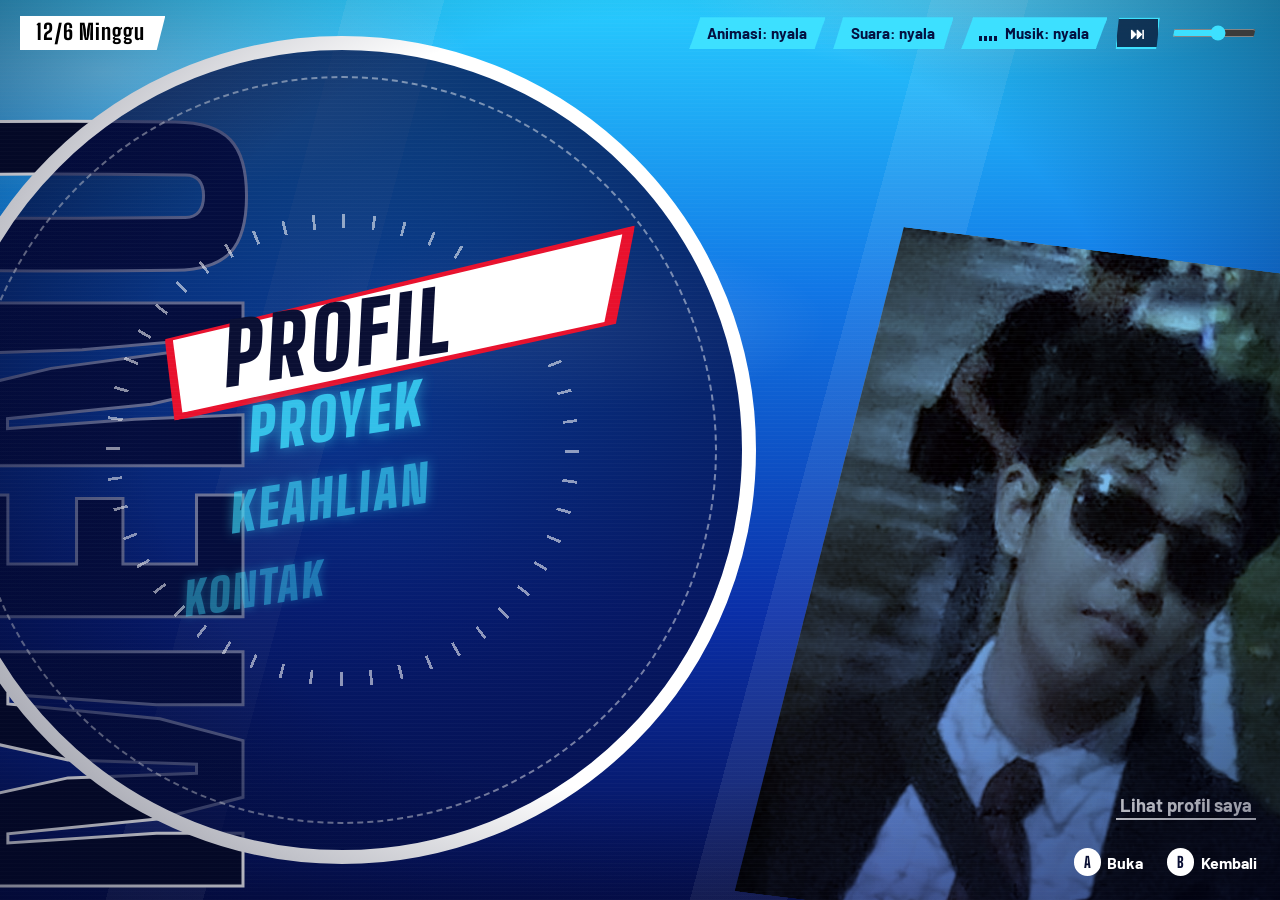
==== index.html @ 6f78276d "First commit" ====
<!DOCTYPE html>
<html lang="id">
<head>
<meta charset="utf-8">
<meta name="viewport" content="width=device-width, initial-scale=1, viewport-fit=cover">
<title>Biodata – Ahmad Ferdian</title>
<link rel="stylesheet" href="https://fonts.googleapis.com/css2?family=Big+Shoulders+Display:wght@800;900&family=Barlow:wght@500;700&display=swap">
<link rel="stylesheet" href="style.css">
</head>
<body>
<div class="water" id="water" aria-hidden="true"></div>
<div id="fx" aria-hidden="true"></div>
<div class="hud"><div class="date"><span id="tgl">10/21</span> <span id="hari">Rabu</span></div><div class="hudr"><button class="snd" id="anm" aria-pressed="true">Animasi: nyala</button><button class="snd" id="snd" aria-pressed="true">Suara: nyala</button><button class="snd mus" id="mus" aria-pressed="true" aria-label="Nyalakan atau matikan musik"><span class="eq" aria-hidden="true"><i></i><i></i><i></i><i></i></span><span id="mt">Musik: nyala</span></button><button class="snd nxt" id="nxt" aria-label="Lagu berikutnya" hidden>&#9197;</button><input class="vol snd" id="vol" type="range" min="0" max="100" value="60" aria-label="Volume musik"></div></div>
<div class="home enter" id="home">
  <div class="ghost" aria-hidden="true">MENU</div>
  <div class="wheel" aria-hidden="true"></div>
  <div class="hero" aria-hidden="true"><img class="on" src="foto/foto1.jpg" alt=""><img src="foto/foto2.jpg" alt=""><img src="foto/foto3.jpg" alt=""><img src="foto/foto4.jpg" alt=""></div>
  <nav id="menu" aria-label="Menu utama">
    <button class="it" data-v="profil">Profil</button>
    <button class="it" data-v="proyek">Proyek</button>
    <button class="it" data-v="keahlian">Keahlian</button>
    <button class="it" data-v="kontak">Kontak</button>
  </nav>
  <p id="desc">Lihat profil saya</p>
</div>
<section class="view" id="view" hidden aria-live="polite">
  <div class="gt" id="gt" aria-hidden="true">PROFIL</div>
  <div class="tabs"><button id="tL" aria-label="Bagian sebelumnya">L</button><span id="tname">Profil</span><button id="tR" aria-label="Bagian berikutnya">R</button></div>
  <div class="body">
    <div class="pn" id="p-profil">
      <div class="prof">
        <div>
          <span class="rank st">Rank 5</span>
          <h1 class="st">Ahmad Ferdian</h1>
          <div class="box st"><p>Perkenalkan Ahmad Ferdian yang biasa dipanggil dengan nama Ferdi sebagai mahasiswa baru di prodi Sitem Informasi saya ingin mempelajari hal baru dari pembuatan website ini.</p></div>
          <div class="box st"><p>Hobi : Membaca komik/manga, bermain game dan badminton</p></div>
        </div>
        <button class="pic st" id="pic" data-f="1" aria-label="Ganti foto profil. Foto 1 dari 2">
          <img class="im a" src="foto/foto1.jpg" alt="Foto profil 1"><img class="im b" src="foto/foto2.jpg" alt="Foto profil 2">
          <span class="tap"><span class="n">1/2</span> · klik</span>
        </button>
      </div>
    </div>
    <div class="pn" id="p-proyek" hidden>
      <h2 class="st">Tugas &amp; proyek <em>kuliah</em></h2>
      <button class="row st on" data-t="Biodata saya sendiri yang sedang Anda lihat ini: dibuat dengan HTML, CSS, dan JavaScript, terinspirasi dari menu jeda Persona 3 Reload."><span class="no">1.</span>Web Biodata Pribadi<span class="chip">Pribadi</span></button>
      <div class="detail st"><h3>Detail</h3><p id="pd">Biodata saya sendiri yang sedang Anda lihat ini: dibuat dengan HTML, Css dan sedikit campur java script yang terinspirasi dari pause menu screen Persona 3 Reload.</p></div>
    </div>
    <div class="pn" id="p-keahlian" hidden>
      <h2 class="st">Keahlian aku apa yah ?</h2>
      <div class="sk st"><b>Programing Python</b><div class="seg"><i class="on"></i><i class="on"></i><i></i><i></i><i></i></div><span>Berkat dari tugas yang banyak diberikan membuat saya memahami fungsi dari kode python</span></div>
      <div class="sk st"><b>Badminton</b><div class="seg"><i class="on"></i><i class="on"></i><i class="on"></i><i></i><i></i></div><span>Sebagai hobi saya, memiliki skill yang bisa dibilang cukup biasa</span></div>
      <div class="sk st"><b>Fotografi</b><div class="seg"><i class="on"></i><i class="on"></i><i></i><i></i><i></i></div><span>Dari pengalaman saya dibidang dokumentasi pada badmin dan suka foto koleksi saya, bisa dilihat dibawah beberapa foto saya</span></div>
      <div class="galw st" id="galw"><h3>Galeri fotografi</h3><div class="gal" id="gal"></div><p class="gal-note" id="galn">Memuat galeri…</p></div>
    </div>
    <div class="pn" id="p-kontak" hidden>
      <h2 class="st">Media komunikasi <em>sama</em></h2>
      <div class="box st"><p>Berikut akun gmail, intagram dan git saya :</p></div>
      <div class="links st">
        <a class="mail" href="https://mail.google.com/mail/?view=cm&amp;fs=1&amp;to=aferdiansisfo15@gmail.com&amp;su=Halo%20Ferdi" target="_blank" rel="noopener"><svg viewBox="0 -2.5 52 42.5" aria-hidden="true" focusable="false"><path fill="#4285f4" d="M3.545 39.4h8.728V18.07L0 8.8v27.055A3.545 3.545 0 0 0 3.545 39.4z"/><path fill="#34a853" d="M39.727 39.4h8.728A3.545 3.545 0 0 0 52 35.855V8.8l-12.273 9.27z"/><path fill="#fbbc04" d="M39.727 4.8v13.27L52 8.8V4.8C52 .4 47-2.1 43.5.5z"/><path fill="#ea4335" d="M12.273 18.07V4.8L26 15.1 39.727 4.8v13.27L26 28.37z"/><path fill="#c5221f" d="M0 4.8v4l12.273 9.27V4.8L8.5.5C5-2.1 0 .4 0 4.8z"/></svg><span>aferdiansisfo15@gmail.com</span></a>
        <a class="mail ig" href="https://instagram.com/ferzz151" target="_blank" rel="noopener"><svg viewBox="0 0 24 24" aria-hidden="true" focusable="false"><defs><linearGradient id="igg" x1="0" y1="1" x2="1" y2="0"><stop offset="0" stop-color="#feda75"/><stop offset=".35" stop-color="#fa7e1e"/><stop offset=".65" stop-color="#d62976"/><stop offset="1" stop-color="#4f5bd5"/></linearGradient></defs><rect x="3" y="3" width="18" height="18" rx="5" fill="none" stroke="url(#igg)" stroke-width="2.2"/><circle cx="12" cy="12" r="4" fill="none" stroke="url(#igg)" stroke-width="2.2"/><circle cx="17.2" cy="6.8" r="1.3" fill="url(#igg)"/></svg><span>Instagram / @ferzz151</span></a>
        <a class="mail gh" href="https://github.com/FerZ15" target="_blank" rel="noopener"><svg viewBox="0 0 24 24" aria-hidden="true" focusable="false"><path d="M12 .297c-6.63 0-12 5.373-12 12 0 5.303 3.438 9.8 8.205 11.385.6.113.82-.258.82-.577 0-.285-.01-1.04-.015-2.04-3.338.724-4.042-1.61-4.042-1.61C4.422 18.07 3.633 17.7 3.633 17.7c-1.087-.744.084-.729.084-.729 1.205.084 1.838 1.236 1.838 1.236 1.07 1.835 2.809 1.305 3.495.998.108-.776.417-1.305.76-1.605-2.665-.3-5.466-1.332-5.466-5.93 0-1.31.465-2.38 1.235-3.22-.135-.303-.54-1.523.105-3.176 0 0 1.005-.322 3.3 1.23.96-.267 1.98-.399 3-.405 1.02.006 2.04.138 3 .405 2.28-1.552 3.285-1.23 3.285-1.23.645 1.653.24 2.873.12 3.176.765.84 1.23 1.91 1.23 3.22 0 4.61-2.805 5.625-5.475 5.92.42.36.81 1.096.81 2.22 0 1.606-.015 2.896-.015 3.286 0 .315.21.69.825.57C20.565 22.092 24 17.592 24 12.297c0-6.627-5.373-12-12-12"/></svg><span>GitHub / FerZ15</span></a>
      </div>
    </div>
  </div>
</section>
<div class="keys"><button id="kA"><b>A</b><span id="kAt">Buka</span></button><button id="kB"><b>B</b><span>Kembali</span></button></div>
<div id="iris" aria-hidden="true"><span id="lbl" class="big"></span></div>
<div id="slabs" aria-hidden="true">
  <div class="slab r"></div><div class="slab w"></div><div class="slab n"><span id="lbl2" class="big"></span></div>
</div>
<div id="toast" class="off" aria-live="polite"></div>
<script src="galeri.js"></script>
<script src="script.js"></script>
<script src="playlist.js"></script>
<script src="musik.js"></script>
</body>
</html>
---- style.css ----
:root{
  color-scheme:dark;box-sizing:border-box;
  padding-top:env(safe-area-inset-top,0px);padding-bottom:env(safe-area-inset-bottom,0px);
  --navy:#040f4a;--ink:#050a28;--royal:#0a2fb0;--sky:#19c3ff;--cyan:#3de0ff;--red:#e8112d;--white:#fff;
  --head:'Big Shoulders Display','Impact','Arial Narrow',sans-serif;--body:'Barlow','Helvetica Neue',Arial,sans-serif;
}
html{scroll-padding-top:env(safe-area-inset-top,0px)}
*,*::before,*::after{box-sizing:inherit}
body{margin:0;min-height:100vh;min-height:100dvh;background:var(--navy);color:var(--white);font:500 1.125rem/1.55 var(--body);overflow:hidden}
button{font:inherit;color:inherit}
:focus-visible{outline:3px solid var(--white);outline-offset:4px}

.water{position:fixed;inset:0;background:linear-gradient(180deg,#27ccff 0%,#1177e6 32%,#0a2fa8 68%,#050f4f 100%);overflow:hidden}
.water::before{content:"";position:absolute;inset:-20%;background:radial-gradient(ellipse 30% 14% at 20% 20%,rgba(255,255,255,.35),transparent 70%),radial-gradient(ellipse 26% 12% at 70% 12%,rgba(255,255,255,.28),transparent 70%),radial-gradient(ellipse 22% 10% at 45% 40%,rgba(255,255,255,.18),transparent 70%);animation:caustic 9s ease-in-out infinite alternate}
@keyframes caustic{to{transform:translate(8%,6%) scale(1.1)}}
@keyframes rise{to{transform:translateY(-115vh)}}
.water::after{content:"";position:absolute;inset:-30%;background:repeating-linear-gradient(105deg,transparent 0 9%,rgba(255,255,255,.08) 9% 13%,transparent 13% 24%);animation:rays 14s ease-in-out infinite alternate}
@keyframes rays{to{transform:translateX(7%) skewX(-6deg)}}
#fx{position:fixed;inset:0;z-index:4;pointer-events:none;overflow:hidden}
#fx i{position:absolute;bottom:-4rem;border-radius:50%;border:2px solid rgba(255,255,255,.65);
  background:radial-gradient(circle at 30% 28%,rgba(255,255,255,.7),rgba(255,255,255,.08) 55%,transparent 70%);
  animation:rise linear infinite,sway ease-in-out infinite alternate}
#fx i.s{border-width:1px;opacity:.7}
#fx i.p{border:0;background:rgba(255,255,255,.7);box-shadow:0 0 8px #fff}
@keyframes sway{from{margin-left:-18px}to{margin-left:18px}}

.hud{position:fixed;z-index:6;left:0;right:0;top:env(safe-area-inset-top,0px);display:flex;flex-wrap:wrap;gap:.5rem;justify-content:space-between;padding:1rem 1.25rem;pointer-events:none}
.date{background:#fff;color:#000;font:800 1.35rem/1 var(--head);padding:.4rem 1.3rem .4rem 1rem;letter-spacing:.04em;clip-path:polygon(0 0,100% 0,94% 100%,0 100%)}
.snd{pointer-events:auto;cursor:pointer;font:700 .95rem var(--body);background:rgba(5,10,40,.7);border:2px solid var(--cyan);padding:.3rem 1rem;clip-path:polygon(8% 0,100% 0,92% 100%,0 100%)}
.hudr{display:flex;flex-wrap:wrap;justify-content:flex-end;align-items:center;gap:.5rem}
.snd[aria-pressed="true"]{background:var(--cyan);color:#041040}

.home{position:fixed;inset:0;z-index:1}
.home[hidden]{display:none}
.ghost{position:absolute;left:-.12em;top:0;bottom:0;writing-mode:vertical-rl;transform:rotate(180deg);font:900 clamp(11rem,30vw,22rem)/.85 var(--head);color:#050a28;-webkit-text-stroke:3px #fff;letter-spacing:.02em;user-select:none;animation:ghostGlow 4s ease-in-out infinite alternate}
@keyframes ghostGlow{from{-webkit-text-stroke-color:rgba(255,255,255,.7)}to{-webkit-text-stroke-color:#fff;text-shadow:0 0 30px rgba(61,224,255,.6)}}
.wheel{position:absolute;left:calc(max(9rem,18vw) + 7rem - 46vmin);top:50%;width:92vmin;aspect-ratio:1;translate:0 -50%;border-radius:50%;
  border:clamp(10px,1.6vmin,18px) solid #fff;background:radial-gradient(circle,rgba(4,15,74,.5),rgba(4,15,74,.86));
  rotate:calc(var(--sel,0)*-14deg);transition:rotate .55s cubic-bezier(.34,1.56,.64,1);pointer-events:none}
.wheel::after{content:"";position:absolute;inset:1.6rem;border-radius:50%;border:2px dashed rgba(255,255,255,.45)}
.wheel::before{content:"";position:absolute;inset:3.4rem;border-radius:50%;
  background:repeating-conic-gradient(rgba(255,255,255,.55) 0 .7deg,transparent .7deg 7.5deg);
  -webkit-mask:radial-gradient(circle,transparent calc(50% - 1.4rem),#000 calc(50% - 1.4rem) calc(50% - .5rem),transparent calc(50% - .5rem));
  mask:radial-gradient(circle,transparent calc(50% - 1.4rem),#000 calc(50% - 1.4rem) calc(50% - .5rem),transparent calc(50% - .5rem))}
.home.enter .wheel{animation:wheelIn .8s cubic-bezier(.2,1,.3,1) backwards}
@keyframes wheelIn{from{scale:.6;opacity:0}}
.hero{position:absolute;right:-3vw;bottom:-3vh;width:min(48vw,34rem);aspect-ratio:4/5;rotate:7deg;animation:bob 6s ease-in-out infinite alternate;transform:translate(var(--px,0px),var(--py,0px));transition:transform .25s ease-out}
.hero img{position:absolute;inset:0;width:100%;height:100%;object-fit:cover;display:block;clip-path:polygon(16% 0,100% 0,100% 100%,0 100%);filter:saturate(.65) contrast(1.05);
  opacity:0;transform:translateX(60px) scale(1.06);transition:opacity .35s ease,transform .55s cubic-bezier(.2,1,.3,1)}
.hero img.on{opacity:1;transform:none}
.hero::after{content:"";position:absolute;inset:0;clip-path:polygon(16% 0,100% 0,100% 100%,0 100%);background:linear-gradient(200deg,rgba(25,195,255,.5),rgba(10,47,168,.7));mix-blend-mode:multiply}
@keyframes bob{from{translate:0 0}to{translate:0 -12px}}
#menu{position:absolute;left:max(9rem,18vw);top:50%;transform:translateY(-50%) rotate(-9deg);display:flex;flex-direction:column;gap:.3rem}
.it{position:relative;isolation:isolate;display:block;background:none;border:0;cursor:pointer;text-align:left;padding:.3rem 1.6rem;
  font:900 clamp(2.4rem,6vw,4rem)/1 var(--head);letter-spacing:.05em;text-transform:uppercase;color:var(--cyan);text-shadow:0 0 14px rgba(61,224,255,.7);
  transform:skewX(-12deg);translate:calc(var(--d,0)*var(--d,0)*-.9rem) 0;scale:calc(1 - var(--ad,0)*.1);opacity:calc(1 - var(--ad,0)*.18);
  transition:translate .45s cubic-bezier(.34,1.56,.64,1),scale .45s cubic-bezier(.34,1.56,.64,1),opacity .3s,color .2s}
.it:not([aria-current="true"]):hover{color:#fff;text-shadow:0 0 18px #fff}
.it::before,.it::after{content:"";position:absolute;z-index:-1;transform:scaleX(0);transform-origin:left;transition:transform .3s ease-out}
.it::before{inset:-.2em -.6em -.1em -.35em;background:var(--red);clip-path:polygon(0 32%,100% 0,97% 78%,3% 100%)}
.it::after{inset:-.12em -.45em -.02em -.25em;background:#fff;clip-path:polygon(0 32%,100% 0,97% 78%,3% 100%);transition-delay:.05s}
.it[aria-current="true"]{scale:1.3;translate:1.5rem 0;color:#0a0f33;text-shadow:none;opacity:1}
.it[aria-current="true"]::before,.it[aria-current="true"]::after{transform:scaleX(1)}
.home.enter .it{animation:itIn .55s cubic-bezier(.2,1.2,.4,1) backwards}
.home.enter .it:nth-child(2){animation-delay:.07s}.home.enter .it:nth-child(3){animation-delay:.14s}.home.enter .it:nth-child(4){animation-delay:.21s}
@keyframes itIn{from{opacity:0;transform:skewX(-12deg) translateX(-70px)}}
#desc{position:absolute;right:1.5rem;bottom:5rem;margin:0;font:700 1.15rem var(--body);border-bottom:2px solid #fff;padding:0 .25rem .15rem;text-shadow:0 1px 6px rgba(0,0,40,.6)}

.keys{position:fixed;z-index:6;right:1.25rem;bottom:calc(1rem + env(safe-area-inset-bottom,0px));display:flex;gap:1.1rem;font:700 1rem var(--body)}
.keys button{display:flex;align-items:center;gap:.4rem;background:none;border:0;cursor:pointer;min-height:2.75rem;padding:0 .2rem}
.keys button[hidden]{display:none}
.keys b{display:grid;place-items:center;width:1.7rem;height:1.7rem;border-radius:50%;background:#fff;color:#0a0f33;font:800 .95rem var(--head)}

.big{font:900 clamp(4.5rem,24vw,14rem)/1 var(--head);text-transform:uppercase;color:#000;-webkit-text-stroke:4px #fff;paint-order:stroke fill;letter-spacing:.03em;white-space:nowrap}
#iris{position:fixed;inset:0;z-index:20;pointer-events:none;background:var(--navy);clip-path:circle(0px at 50% 50%);display:grid;place-items:center}
#slabs{position:fixed;inset:0;z-index:22;pointer-events:none;overflow:hidden}
.slab{position:absolute;top:-15%;bottom:-15%;left:-60vw;width:220vw;transform:translateX(-190vw) skewX(-16deg);will-change:transform;display:grid;place-items:center}
.slab.r{background:var(--red)}.slab.w{background:#fff}.slab.n{background:var(--navy)}

.view{position:fixed;inset:0;z-index:3;overflow:auto;background:linear-gradient(135deg,rgba(2,10,52,.9) 0%,rgba(6,32,138,.84) 58%,rgba(11,59,208,.8) 100%);-webkit-overflow-scrolling:touch}
.view[hidden]{display:none}
.view::before{content:"";position:fixed;left:0;top:0;width:100%;height:100%;pointer-events:none;background:#fff;opacity:.07;clip-path:polygon(0 0,38% 0,10% 100%,0 100%)}
.gt{position:absolute;left:.5rem;top:0;font:900 clamp(7rem,26vw,19rem)/.85 var(--head);color:rgba(255,255,255,.13);text-transform:uppercase;white-space:nowrap;pointer-events:none;user-select:none}
.tabs{position:fixed;z-index:7;top:calc(.9rem + env(safe-area-inset-top,0px));left:50%;translate:-50% 0;display:flex;align-items:center;gap:.6rem;font:900 1.5rem/1 var(--head);text-transform:uppercase;letter-spacing:.06em}
.tabs button{width:2.9rem;height:2.9rem;border:0;cursor:pointer;background:#fff;color:#0a0f33;font:900 1.3rem var(--head);clip-path:polygon(22% 0,100% 0,78% 100%,0 100%);transition:scale .2s cubic-bezier(.34,1.56,.64,1)}
.tabs button:hover{scale:1.12}
.tabs span{display:block;min-width:8.5rem;text-align:center;background:var(--red);padding:.55rem 1.4rem;clip-path:polygon(6% 0,100% 0,94% 100%,0 100%)}
.body{position:relative;max-width:62rem;margin:0 auto;padding:7rem 2rem 7rem}
.pn[hidden]{display:none}
.view.enter .gt{animation:gtIn .7s cubic-bezier(.2,1,.3,1) backwards}
.view.enter .st{animation:up .5s cubic-bezier(.2,1,.3,1) backwards;animation-delay:calc(var(--i,0)*70ms + .25s)}
@keyframes gtIn{from{transform:translateX(-40%);opacity:0}}
@keyframes up{from{opacity:0;transform:translateX(60px) skewX(-8deg)}}
h1,h2{font:900 clamp(2.6rem,6vw,4.5rem)/.95 var(--head);margin:0 0 .75rem;text-transform:uppercase}
h2 em{font-style:normal;color:var(--cyan)}
.rank{position:relative;overflow:hidden;display:inline-block;background:var(--red);color:#fff;padding:.05rem 1rem;font:900 1.3rem var(--head);letter-spacing:.06em;clip-path:polygon(6% 0,100% 0,94% 100%,0 100%);margin-bottom:.9rem}
.rank::after{content:"";position:absolute;top:0;bottom:0;width:30%;left:-40%;background:rgba(255,255,255,.55);transform:skewX(-20deg);animation:shine 3.5s ease-in-out infinite}
@keyframes shine{60%,100%{left:130%}}
.box{background:rgba(5,10,40,.82);padding:1.1rem 1.5rem;margin:0 0 .6rem;clip-path:polygon(0 0,100% 0,98.5% 100%,0 100%);max-width:36rem}
.box p{margin:0}
.box,.sk{transition:translate .3s cubic-bezier(.34,1.56,.64,1),background .2s}
.box:hover,.sk:hover{translate:.5rem 0;background:rgba(10,40,150,.9)}
.prof{display:grid;grid-template-columns:1fr 14rem;gap:2.5rem;align-items:center}
.pic{position:relative;display:block;width:100%;border:0;cursor:pointer;aspect-ratio:4/5;background:var(--cyan);padding:4px;rotate:4deg;clip-path:polygon(10% 0,100% 0,90% 100%,0 100%);transition:scale .4s cubic-bezier(.34,1.56,.64,1)}
.pic .im{position:absolute;inset:4px;width:calc(100% - 8px);height:calc(100% - 8px);object-fit:cover;clip-path:polygon(10% 0,100% 0,90% 100%,0 100%);transition:opacity .25s,transform .25s}
.pic .b{opacity:0;transform:scale(1.08)}
.pic[data-f="2"] .a{opacity:0;transform:scale(.94)}
.pic[data-f="2"] .b{opacity:1;transform:none}
.tap{position:absolute;left:.6rem;bottom:.5rem;background:#050a28;color:var(--cyan);font:800 .95rem var(--head);letter-spacing:.08em;padding:.1rem .7rem;clip-path:polygon(6% 0,100% 0,94% 100%,0 100%)}
.row{display:flex;align-items:center;gap:1rem;width:100%;border:0;text-align:left;background:var(--ink);color:#cfefff;padding:.55rem 1.4rem;margin:0 0 .45rem;clip-path:polygon(0 0,100% 0,98.5% 100%,0 100%);font:800 clamp(1.25rem,3.4vw,1.7rem)/1.15 var(--head);text-transform:uppercase;cursor:pointer;transition:background .15s,color .15s,translate .3s cubic-bezier(.34,1.56,.64,1)}
.row .no{color:var(--cyan);min-width:2.2rem}
.row.on{background:#fff;color:#0a0f33;box-shadow:inset 0 0 0 3px var(--red);translate:.5rem 0}
.row.on .no{color:var(--red)}
.chip{margin-left:auto;font:700 .9rem var(--body);text-transform:none;background:#37e08a;color:#02200e;padding:.05rem .8rem;clip-path:polygon(6% 0,100% 0,94% 100%,0 100%)}
.detail{margin-top:1rem;padding:1rem 1.25rem;border-left:5px solid var(--cyan);background:rgba(255,255,255,.09);max-width:40rem}
.detail h3{font:900 1.5rem var(--head);color:var(--cyan);margin:0 0 .2rem;text-transform:uppercase}
.detail p{margin:0}
.sk{display:grid;grid-template-columns:1fr auto;gap:.1rem 1rem;align-items:center;background:var(--ink);padding:.6rem 1.4rem;margin:0 0 .5rem;clip-path:polygon(0 0,100% 0,98.5% 100%,0 100%)}
.sk b{font:900 1.7rem/1 var(--head);text-transform:uppercase}
.sk span{grid-column:1/-1;font-size:.95rem;color:#bfe9ff}
.seg{display:flex;gap:.3rem}
.seg i{width:1.6rem;height:.9rem;background:rgba(255,255,255,.18);transform:skewX(-25deg)}
.seg i.on{background:var(--cyan);box-shadow:0 0 8px var(--cyan)}
.view.enter .seg i.on{animation:fillSeg .45s cubic-bezier(.2,1.4,.4,1) backwards;animation-delay:.7s}
.view.enter .seg i.on:nth-child(2){animation-delay:.8s}.view.enter .seg i.on:nth-child(3){animation-delay:.9s}
@keyframes fillSeg{from{transform:skewX(-25deg) scaleX(0);opacity:0}}
.links{display:flex;flex-wrap:wrap;gap:.9rem;margin-top:.5rem}
.mail{display:inline-flex;align-items:center;gap:.7rem;font:900 clamp(1.6rem,5vw,3rem)/1.1 var(--head);background:#fff;color:#0a0f33;padding:.4rem 1.5rem;text-decoration:none;word-break:break-all;clip-path:polygon(3% 0,100% 0,97% 100%,0 100%);box-shadow:inset 0 0 0 4px var(--red)}
.mail svg{flex:none;width:auto;height:.95em}
.mail.gh{background:#0d1117;color:#f0f6fc;box-shadow:inset 0 0 0 4px #3d444d}
.mail.gh svg{height:1.1em;fill:#fff}
.mail:hover,.mail:focus-visible{translate:.4rem 0}
.mail{transition:translate .3s cubic-bezier(.34,1.56,.64,1)}

/* efek tambahan */
body::after{content:"";position:fixed;inset:0;z-index:5;pointer-events:none;
  background:radial-gradient(ellipse at 50% 45%,transparent 55%,rgba(2,6,35,.55) 100%),repeating-linear-gradient(0deg,rgba(255,255,255,.025) 0 1px,transparent 1px 4px)}
#fx i.k{border:0;border-radius:0;width:9px!important;height:9px!important;rotate:45deg;background:#fff;box-shadow:0 0 10px 2px #bff;animation:rise linear infinite,twk 1.6s ease-in-out infinite alternate}
@keyframes twk{from{opacity:.15;scale:.5}to{opacity:1;scale:1.2}}
/* musik */
.mus{display:inline-flex;align-items:center;gap:.5rem}
.eq{display:inline-flex;align-items:flex-end;gap:2px;height:.95rem}
.eq i{width:3px;height:30%;background:currentColor}
.mus[aria-pressed="true"] .eq i{animation:eq .7s ease-in-out infinite alternate}
.eq i:nth-child(2){animation-delay:-.25s!important}.eq i:nth-child(3){animation-delay:-.5s!important}.eq i:nth-child(4){animation-delay:-.1s!important}
@keyframes eq{from{height:20%}to{height:100%}}
.vol{pointer-events:auto;width:5.5rem;accent-color:var(--cyan);cursor:pointer}
.nxt{padding:.3rem .8rem}
.nxt[hidden]{display:none}
#toast{position:fixed;z-index:30;left:50%;bottom:calc(4.2rem + env(safe-area-inset-bottom,0px));translate:-50% 0;pointer-events:none;
  background:#fff;color:#0a0f33;font:800 1rem var(--head);letter-spacing:.06em;text-transform:uppercase;padding:.35rem 1.4rem;
  clip-path:polygon(4% 0,100% 0,96% 100%,0 100%);box-shadow:inset 0 0 0 3px var(--red);transition:opacity .4s}
#toast.off{opacity:0}

@media (max-width:760px){
  #menu{left:4.4rem;top:44%;transform:translateY(-50%) rotate(-6deg)}
  .wheel{left:calc(4.4rem + 5rem - 46vmin);top:44%}
  .it{font-size:2.4rem;padding:.4rem 1.3rem;min-height:3rem;translate:calc(var(--d,0)*var(--d,0)*-.5rem) 0}
  .it[aria-current="true"]{scale:1.15;translate:.5rem 0}
  .hero{width:68vw;right:-14vw;bottom:5vh;opacity:.9}
  .ghost{font-size:7rem}
  #desc{left:4.4rem;right:auto;bottom:4.5rem;font-size:1rem}
  .tabs{top:calc(5.2rem + env(safe-area-inset-top,0px))}
  .tabs span{min-width:7rem;padding:.55rem 1rem}
  .body{padding:9.5rem 1.1rem 7rem}
  .prof{grid-template-columns:1fr}.pic{max-width:11rem}
  .keys b{width:2rem;height:2rem}
  .vol{display:none}
  .hud{padding:.6rem .7rem}.hudr{gap:.35rem}
  .snd{font-size:.72rem;padding:.3rem .6rem;min-height:2.2rem}
  #toast{bottom:calc(7.6rem + env(safe-area-inset-bottom,0px));width:max-content;max-width:90vw;text-align:center;font-size:.85rem}
}
.noanim *,.noanim *::before,.noanim *::after{animation:none!important;transition:none!important}

/* galeri fotografi */
.galw{margin-top:1.1rem;max-width:44rem}
.galw[hidden]{display:none}
.galw h3{font:900 1.5rem var(--head);color:var(--cyan);margin:0 0 .5rem;text-transform:uppercase}
.gal{display:grid;grid-template-columns:repeat(auto-fill,minmax(10rem,1fr));gap:.7rem}
.gi{position:relative;display:block;width:100%;aspect-ratio:4/3;padding:0;border:0;cursor:zoom-in;background:var(--cyan);clip-path:polygon(6% 0,100% 0,94% 100%,0 100%);transition:scale .3s cubic-bezier(.34,1.56,.64,1)}
.gi img{position:absolute;inset:4px;width:calc(100% - 8px);height:calc(100% - 8px);object-fit:cover;clip-path:polygon(6% 0,100% 0,94% 100%,0 100%);filter:saturate(.85)}
.gi span{position:absolute;left:.5rem;bottom:.35rem;background:#050a28;color:var(--cyan);font:800 .85rem var(--head);letter-spacing:.06em;text-transform:uppercase;padding:.05rem .6rem;clip-path:polygon(6% 0,100% 0,94% 100%,0 100%)}
.gi:hover,.gi:focus-visible{scale:1.06}

/* penanda galeri */
.gal-note{margin:.6rem 0 0;font-size:.95rem;color:#bfe9ff}
.gi.kosong{cursor:default;background:rgba(5,10,40,.6);border:2px dashed var(--cyan);display:grid;place-items:center}
.gi.kosong:hover{scale:1}
.gi.kosong span{position:static;background:none;clip-path:none;color:var(--cyan);font:800 1rem var(--head);letter-spacing:.06em;text-transform:none;padding:0}

/* pratinjau foto: bingkai kecil di tengah, bukan memenuhi layar */
#lb{position:fixed;inset:0;z-index:15;display:grid;place-items:center;padding:1.2rem;background:rgba(2,6,35,.72);-webkit-backdrop-filter:blur(3px);backdrop-filter:blur(3px);cursor:zoom-out}
#lb[hidden]{display:none}
.lbc{position:relative;cursor:default;background:#050a28;padding:.5rem .5rem .6rem;border-top:6px solid var(--red);box-shadow:0 0 0 3px #fff,0 18px 50px rgba(0,0,0,.55);animation:lbIn .28s cubic-bezier(.2,1.2,.4,1)}
@keyframes lbIn{from{opacity:0;transform:scale(.9) translateY(14px)}}
.lbc img{display:block;margin:0 auto;max-width:min(calc(92vw - 2.4rem),44rem);max-height:62vh;object-fit:contain;background:#000}
.lbc p{margin:.45rem 0 0;font:800 1.05rem var(--head);letter-spacing:.08em;text-transform:uppercase;color:var(--cyan);text-align:center}
.lbx,.lbn{position:absolute;display:grid;place-items:center;border:0;cursor:pointer;background:#fff;color:#0a0f33;font:900 1.6rem/1 var(--head);transition:scale .2s cubic-bezier(.34,1.56,.64,1)}
.lbx{top:-1.1rem;right:-.9rem;width:2.4rem;height:2.4rem;border-radius:50%;box-shadow:inset 0 0 0 3px var(--red)}
.lbn{top:50%;translate:0 -50%;width:2.4rem;height:3.4rem;clip-path:polygon(22% 0,100% 0,78% 100%,0 100%);opacity:.92}
.lbn.p{left:.7rem}.lbn.n{right:.7rem}
.lbx:hover,.lbn:hover{scale:1.1}
.lb.satu .lbn,#lb.satu .lbn{display:none}

/* tombol Instagram */
.mail.ig{background:#fff;color:#0a0f33;box-shadow:inset 0 0 0 4px #d62976}
.mail.ig svg{height:1.1em}
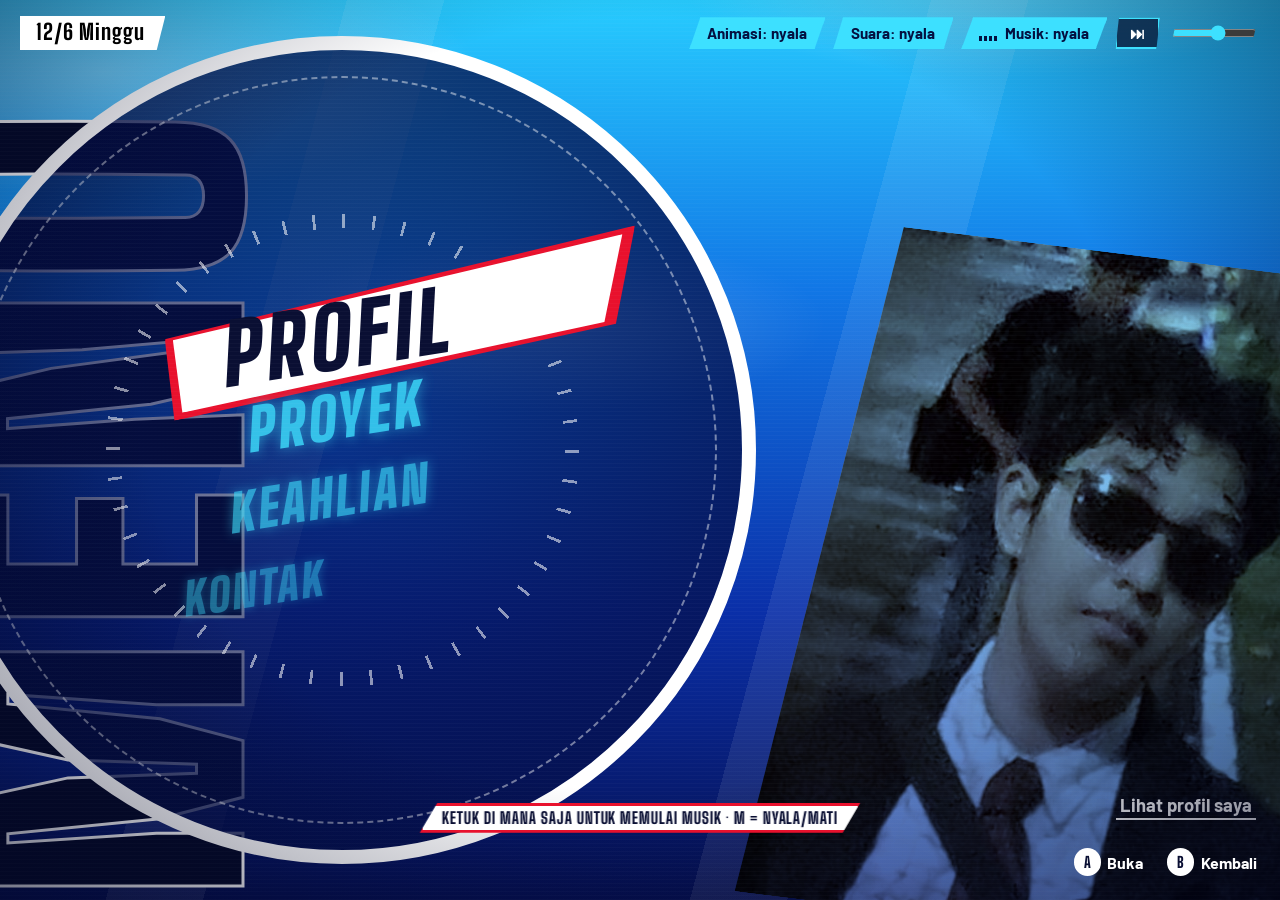
==== commit e047c383: "Remove emphasis from 'sama' in contact section" ====
--- a/index.html
+++ b/index.html
@@ -54,7 +54,7 @@
       <div class="galw st" id="galw"><h3>Galeri fotografi</h3><div class="gal" id="gal"></div><p class="gal-note" id="galn">Memuat galeri…</p></div>
     </div>
     <div class="pn" id="p-kontak" hidden>
-      <h2 class="st">Media komunikasi <em>sama</em></h2>
+      <h2 class="st">Media komunikasi <em></em></h2>
       <div class="box st"><p>Berikut akun gmail, intagram dan git saya :</p></div>
       <div class="links st">
         <a class="mail" href="https://mail.google.com/mail/?view=cm&amp;fs=1&amp;to=aferdiansisfo15@gmail.com&amp;su=Halo%20Ferdi" target="_blank" rel="noopener"><svg viewBox="0 -2.5 52 42.5" aria-hidden="true" focusable="false"><path fill="#4285f4" d="M3.545 39.4h8.728V18.07L0 8.8v27.055A3.545 3.545 0 0 0 3.545 39.4z"/><path fill="#34a853" d="M39.727 39.4h8.728A3.545 3.545 0 0 0 52 35.855V8.8l-12.273 9.27z"/><path fill="#fbbc04" d="M39.727 4.8v13.27L52 8.8V4.8C52 .4 47-2.1 43.5.5z"/><path fill="#ea4335" d="M12.273 18.07V4.8L26 15.1 39.727 4.8v13.27L26 28.37z"/><path fill="#c5221f" d="M0 4.8v4l12.273 9.27V4.8L8.5.5C5-2.1 0 .4 0 4.8z"/></svg><span>aferdiansisfo15@gmail.com</span></a>
@@ -75,4 +75,4 @@
 <script src="playlist.js"></script>
 <script src="musik.js"></script>
 </body>
-</html>+</html>
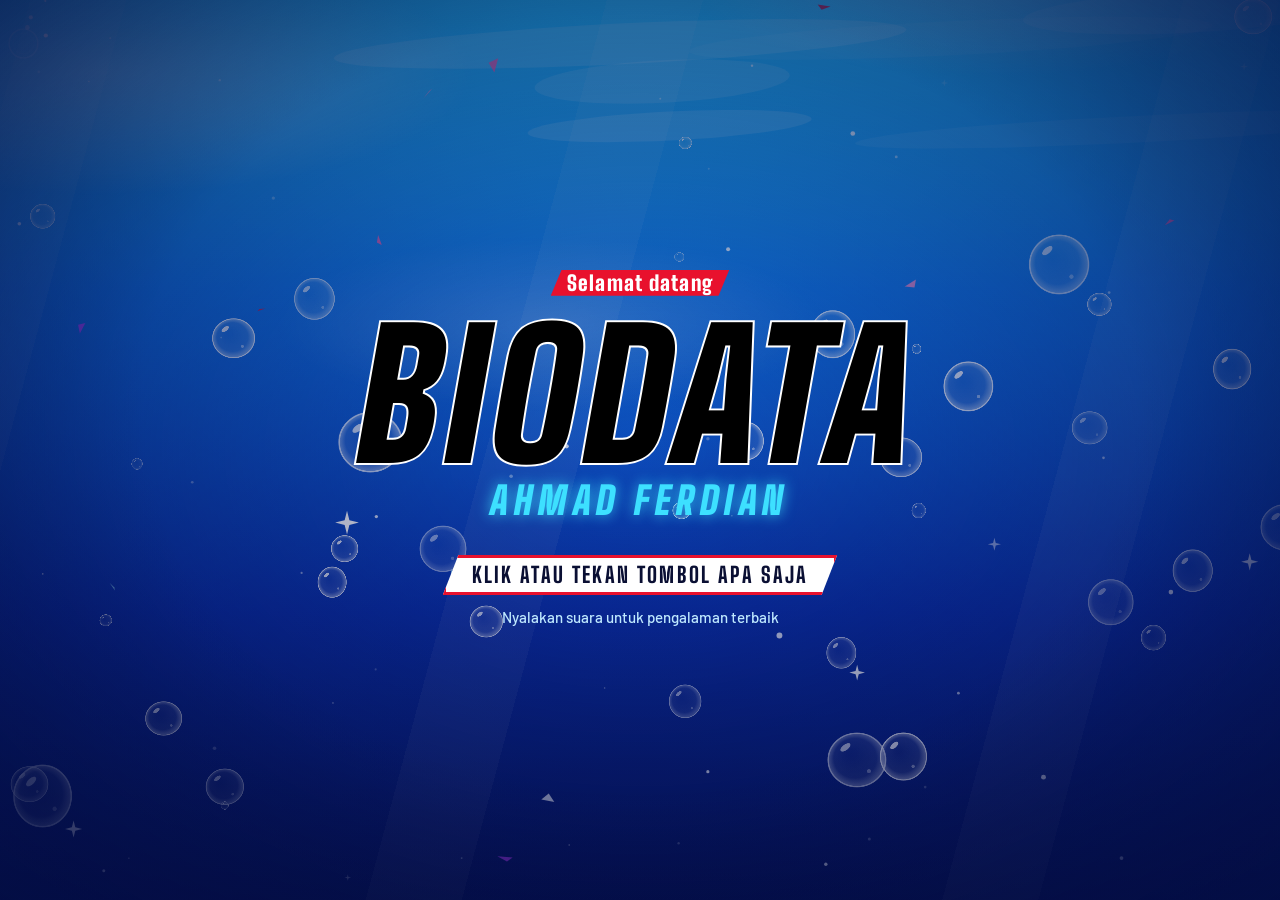
==== commit cd5ba4f0: "Add files via upload" ====
--- a/index.html
+++ b/index.html
@@ -4,74 +4,54 @@
 <meta charset="utf-8">
 <meta name="viewport" content="width=device-width, initial-scale=1, viewport-fit=cover">
 <title>Biodata – Ahmad Ferdian</title>
+<meta name="theme-color" content="#0a2fa8">
+<link rel="preconnect" href="https://fonts.googleapis.com">
+<link rel="preconnect" href="https://fonts.gstatic.com" crossorigin>
 <link rel="stylesheet" href="https://fonts.googleapis.com/css2?family=Big+Shoulders+Display:wght@800;900&family=Barlow:wght@500;700&display=swap">
 <link rel="stylesheet" href="style.css">
+<link rel="stylesheet" href="motion.css">
+<script>try{if(sessionStorage.getItem('tr'))document.documentElement.className='tr';else if(!sessionStorage.getItem('entered'))document.documentElement.className='gate'}catch(e){}</script>
+<link rel="prefetch" href="profil.html">
+<link rel="prefetch" href="proyek.html">
+<link rel="prefetch" href="keahlian.html">
+<link rel="prefetch" href="kontak.html">
+<link rel="prefetch" href="kesan.html">
 </head>
-<body>
+<body data-page="home">
 <div class="water" id="water" aria-hidden="true"></div>
-<div id="fx" aria-hidden="true"></div>
+<canvas id="fx" aria-hidden="true"></canvas>
 <div class="hud"><div class="date"><span id="tgl">10/21</span> <span id="hari">Rabu</span></div><div class="hudr"><button class="snd" id="anm" aria-pressed="true">Animasi: nyala</button><button class="snd" id="snd" aria-pressed="true">Suara: nyala</button><button class="snd mus" id="mus" aria-pressed="true" aria-label="Nyalakan atau matikan musik"><span class="eq" aria-hidden="true"><i></i><i></i><i></i><i></i></span><span id="mt">Musik: nyala</span></button><button class="snd nxt" id="nxt" aria-label="Lagu berikutnya" hidden>&#9197;</button><input class="vol snd" id="vol" type="range" min="0" max="100" value="60" aria-label="Volume musik"></div></div>
+<div id="start" role="button" tabindex="0" aria-label="Klik atau tekan tombol apa saja untuk masuk">
+  <div class="sti">
+    <span class="rank">Selamat datang</span>
+    <div class="stt">Biodata</div>
+    <div class="stn">Ahmad Ferdian</div>
+    <p class="stp">Klik atau tekan tombol apa saja</p>
+    <p class="sts">Nyalakan suara untuk pengalaman terbaik</p>
+  </div>
+</div>
 <div class="home enter" id="home">
   <div class="ghost" aria-hidden="true">MENU</div>
   <div class="wheel" aria-hidden="true"></div>
-  <div class="hero" aria-hidden="true"><img class="on" src="foto/foto1.jpg" alt=""><img src="foto/foto2.jpg" alt=""><img src="foto/foto3.jpg" alt=""><img src="foto/foto4.jpg" alt=""></div>
+  <div class="hero" aria-hidden="true"><img class="on" src="foto/foto1.jpg" alt=""><img src="foto/foto2.jpg" alt=""><img src="foto/foto3.jpg" alt=""><img src="foto/foto4.jpg" alt=""><img src="foto/foto5.jpg" alt=""></div>
   <nav id="menu" aria-label="Menu utama">
-    <button class="it" data-v="profil">Profil</button>
-    <button class="it" data-v="proyek">Proyek</button>
-    <button class="it" data-v="keahlian">Keahlian</button>
-    <button class="it" data-v="kontak">Kontak</button>
+    <a class="it" href="profil.html" data-v="profil">Profil</a>
+    <a class="it" href="proyek.html" data-v="proyek">Proyek</a>
+    <a class="it" href="keahlian.html" data-v="keahlian">Keahlian</a>
+    <a class="it" href="kesan.html" data-v="kesan">Kesan</a>
+    <a class="it" href="kontak.html" data-v="kontak">Kontak</a>
   </nav>
   <p id="desc">Lihat profil saya</p>
 </div>
-<section class="view" id="view" hidden aria-live="polite">
-  <div class="gt" id="gt" aria-hidden="true">PROFIL</div>
-  <div class="tabs"><button id="tL" aria-label="Bagian sebelumnya">L</button><span id="tname">Profil</span><button id="tR" aria-label="Bagian berikutnya">R</button></div>
-  <div class="body">
-    <div class="pn" id="p-profil">
-      <div class="prof">
-        <div>
-          <span class="rank st">Rank 5</span>
-          <h1 class="st">Ahmad Ferdian</h1>
-          <div class="box st"><p>Perkenalkan Ahmad Ferdian yang biasa dipanggil dengan nama Ferdi sebagai mahasiswa baru di prodi Sitem Informasi saya ingin mempelajari hal baru dari pembuatan website ini.</p></div>
-          <div class="box st"><p>Hobi : Membaca komik/manga, bermain game dan badminton</p></div>
-        </div>
-        <button class="pic st" id="pic" data-f="1" aria-label="Ganti foto profil. Foto 1 dari 2">
-          <img class="im a" src="foto/foto1.jpg" alt="Foto profil 1"><img class="im b" src="foto/foto2.jpg" alt="Foto profil 2">
-          <span class="tap"><span class="n">1/2</span> · klik</span>
-        </button>
-      </div>
-    </div>
-    <div class="pn" id="p-proyek" hidden>
-      <h2 class="st">Tugas &amp; proyek <em>kuliah</em></h2>
-      <button class="row st on" data-t="Biodata saya sendiri yang sedang Anda lihat ini: dibuat dengan HTML, CSS, dan JavaScript, terinspirasi dari menu jeda Persona 3 Reload."><span class="no">1.</span>Web Biodata Pribadi<span class="chip">Pribadi</span></button>
-      <div class="detail st"><h3>Detail</h3><p id="pd">Biodata saya sendiri yang sedang Anda lihat ini: dibuat dengan HTML, Css dan sedikit campur java script yang terinspirasi dari pause menu screen Persona 3 Reload.</p></div>
-    </div>
-    <div class="pn" id="p-keahlian" hidden>
-      <h2 class="st">Keahlian aku apa yah ?</h2>
-      <div class="sk st"><b>Programing Python</b><div class="seg"><i class="on"></i><i class="on"></i><i></i><i></i><i></i></div><span>Berkat dari tugas yang banyak diberikan membuat saya memahami fungsi dari kode python</span></div>
-      <div class="sk st"><b>Badminton</b><div class="seg"><i class="on"></i><i class="on"></i><i class="on"></i><i></i><i></i></div><span>Sebagai hobi saya, memiliki skill yang bisa dibilang cukup biasa</span></div>
-      <div class="sk st"><b>Fotografi</b><div class="seg"><i class="on"></i><i class="on"></i><i></i><i></i><i></i></div><span>Dari pengalaman saya dibidang dokumentasi pada badmin dan suka foto koleksi saya, bisa dilihat dibawah beberapa foto saya</span></div>
-      <div class="galw st" id="galw"><h3>Galeri fotografi</h3><div class="gal" id="gal"></div><p class="gal-note" id="galn">Memuat galeri…</p></div>
-    </div>
-    <div class="pn" id="p-kontak" hidden>
-      <h2 class="st">Media komunikasi <em></em></h2>
-      <div class="box st"><p>Berikut akun gmail, intagram dan git saya :</p></div>
-      <div class="links st">
-        <a class="mail" href="https://mail.google.com/mail/?view=cm&amp;fs=1&amp;to=aferdiansisfo15@gmail.com&amp;su=Halo%20Ferdi" target="_blank" rel="noopener"><svg viewBox="0 -2.5 52 42.5" aria-hidden="true" focusable="false"><path fill="#4285f4" d="M3.545 39.4h8.728V18.07L0 8.8v27.055A3.545 3.545 0 0 0 3.545 39.4z"/><path fill="#34a853" d="M39.727 39.4h8.728A3.545 3.545 0 0 0 52 35.855V8.8l-12.273 9.27z"/><path fill="#fbbc04" d="M39.727 4.8v13.27L52 8.8V4.8C52 .4 47-2.1 43.5.5z"/><path fill="#ea4335" d="M12.273 18.07V4.8L26 15.1 39.727 4.8v13.27L26 28.37z"/><path fill="#c5221f" d="M0 4.8v4l12.273 9.27V4.8L8.5.5C5-2.1 0 .4 0 4.8z"/></svg><span>aferdiansisfo15@gmail.com</span></a>
-        <a class="mail ig" href="https://instagram.com/ferzz151" target="_blank" rel="noopener"><svg viewBox="0 0 24 24" aria-hidden="true" focusable="false"><defs><linearGradient id="igg" x1="0" y1="1" x2="1" y2="0"><stop offset="0" stop-color="#feda75"/><stop offset=".35" stop-color="#fa7e1e"/><stop offset=".65" stop-color="#d62976"/><stop offset="1" stop-color="#4f5bd5"/></linearGradient></defs><rect x="3" y="3" width="18" height="18" rx="5" fill="none" stroke="url(#igg)" stroke-width="2.2"/><circle cx="12" cy="12" r="4" fill="none" stroke="url(#igg)" stroke-width="2.2"/><circle cx="17.2" cy="6.8" r="1.3" fill="url(#igg)"/></svg><span>Instagram / @ferzz151</span></a>
-        <a class="mail gh" href="https://github.com/FerZ15" target="_blank" rel="noopener"><svg viewBox="0 0 24 24" aria-hidden="true" focusable="false"><path d="M12 .297c-6.63 0-12 5.373-12 12 0 5.303 3.438 9.8 8.205 11.385.6.113.82-.258.82-.577 0-.285-.01-1.04-.015-2.04-3.338.724-4.042-1.61-4.042-1.61C4.422 18.07 3.633 17.7 3.633 17.7c-1.087-.744.084-.729.084-.729 1.205.084 1.838 1.236 1.838 1.236 1.07 1.835 2.809 1.305 3.495.998.108-.776.417-1.305.76-1.605-2.665-.3-5.466-1.332-5.466-5.93 0-1.31.465-2.38 1.235-3.22-.135-.303-.54-1.523.105-3.176 0 0 1.005-.322 3.3 1.23.96-.267 1.98-.399 3-.405 1.02.006 2.04.138 3 .405 2.28-1.552 3.285-1.23 3.285-1.23.645 1.653.24 2.873.12 3.176.765.84 1.23 1.91 1.23 3.22 0 4.61-2.805 5.625-5.475 5.92.42.36.81 1.096.81 2.22 0 1.606-.015 2.896-.015 3.286 0 .315.21.69.825.57C20.565 22.092 24 17.592 24 12.297c0-6.627-5.373-12-12-12"/></svg><span>GitHub / FerZ15</span></a>
-      </div>
-    </div>
-  </div>
-</section>
 <div class="keys"><button id="kA"><b>A</b><span id="kAt">Buka</span></button><button id="kB"><b>B</b><span>Kembali</span></button></div>
 <div id="iris" aria-hidden="true"><span id="lbl" class="big"></span></div>
 <div id="slabs" aria-hidden="true">
   <div class="slab r"></div><div class="slab w"></div><div class="slab n"><span id="lbl2" class="big"></span></div>
 </div>
 <div id="toast" class="off" aria-live="polite"></div>
-<script src="galeri.js"></script>
+<script src="air.js"></script>
 <script src="script.js"></script>
+<script src="motion.js"></script>
 <script src="playlist.js"></script>
 <script src="musik.js"></script>
 </body>
--- a/style.css
+++ b/style.css
@@ -4,25 +4,19 @@
   --navy:#040f4a;--ink:#050a28;--royal:#0a2fb0;--sky:#19c3ff;--cyan:#3de0ff;--red:#e8112d;--white:#fff;
   --head:'Big Shoulders Display','Impact','Arial Narrow',sans-serif;--body:'Barlow','Helvetica Neue',Arial,sans-serif;
 }
-html{scroll-padding-top:env(safe-area-inset-top,0px)}
+html{scroll-padding-top:env(safe-area-inset-top,0px);-webkit-text-size-adjust:100%;text-size-adjust:100%}
+button,a,[role=button]{-webkit-tap-highlight-color:transparent;touch-action:manipulation}
 *,*::before,*::after{box-sizing:inherit}
-body{margin:0;min-height:100vh;min-height:100dvh;background:var(--navy);color:var(--white);font:500 1.125rem/1.55 var(--body);overflow:hidden}
+body{margin:0;min-height:100vh;min-height:100dvh;background:var(--navy);color:var(--white);font:500 1.125rem/1.55 var(--body);overflow:hidden;overscroll-behavior:none}
 button{font:inherit;color:inherit}
 :focus-visible{outline:3px solid var(--white);outline-offset:4px}
 
 .water{position:fixed;inset:0;background:linear-gradient(180deg,#27ccff 0%,#1177e6 32%,#0a2fa8 68%,#050f4f 100%);overflow:hidden}
-.water::before{content:"";position:absolute;inset:-20%;background:radial-gradient(ellipse 30% 14% at 20% 20%,rgba(255,255,255,.35),transparent 70%),radial-gradient(ellipse 26% 12% at 70% 12%,rgba(255,255,255,.28),transparent 70%),radial-gradient(ellipse 22% 10% at 45% 40%,rgba(255,255,255,.18),transparent 70%);animation:caustic 9s ease-in-out infinite alternate}
-@keyframes caustic{to{transform:translate(8%,6%) scale(1.1)}}
+.water::before{content:"";position:absolute;inset:-20%;background:radial-gradient(ellipse 30% 14% at 20% 20%,rgba(255,255,255,.35),transparent 70%),radial-gradient(ellipse 26% 12% at 70% 12%,rgba(255,255,255,.28),transparent 70%),radial-gradient(ellipse 22% 10% at 45% 40%,rgba(255,255,255,.18),transparent 70%);will-change:transform;animation:caustic 9s ease-in-out infinite alternate}
+@keyframes caustic{to{transform:translate3d(8%,6%,0)}}
 @keyframes rise{to{transform:translateY(-115vh)}}
-.water::after{content:"";position:absolute;inset:-30%;background:repeating-linear-gradient(105deg,transparent 0 9%,rgba(255,255,255,.08) 9% 13%,transparent 13% 24%);animation:rays 14s ease-in-out infinite alternate}
 @keyframes rays{to{transform:translateX(7%) skewX(-6deg)}}
-#fx{position:fixed;inset:0;z-index:4;pointer-events:none;overflow:hidden}
-#fx i{position:absolute;bottom:-4rem;border-radius:50%;border:2px solid rgba(255,255,255,.65);
-  background:radial-gradient(circle at 30% 28%,rgba(255,255,255,.7),rgba(255,255,255,.08) 55%,transparent 70%);
-  animation:rise linear infinite,sway ease-in-out infinite alternate}
-#fx i.s{border-width:1px;opacity:.7}
-#fx i.p{border:0;background:rgba(255,255,255,.7);box-shadow:0 0 8px #fff}
-@keyframes sway{from{margin-left:-18px}to{margin-left:18px}}
+#fx{position:fixed;inset:0;width:100%;height:100%;z-index:4;pointer-events:none;display:block}
 
 .hud{position:fixed;z-index:6;left:0;right:0;top:env(safe-area-inset-top,0px);display:flex;flex-wrap:wrap;gap:.5rem;justify-content:space-between;padding:1rem 1.25rem;pointer-events:none}
 .date{background:#fff;color:#000;font:800 1.35rem/1 var(--head);padding:.4rem 1.3rem .4rem 1rem;letter-spacing:.04em;clip-path:polygon(0 0,100% 0,94% 100%,0 100%)}
@@ -32,9 +26,9 @@
 
 .home{position:fixed;inset:0;z-index:1}
 .home[hidden]{display:none}
-.ghost{position:absolute;left:-.12em;top:0;bottom:0;writing-mode:vertical-rl;transform:rotate(180deg);font:900 clamp(11rem,30vw,22rem)/.85 var(--head);color:#050a28;-webkit-text-stroke:3px #fff;letter-spacing:.02em;user-select:none;animation:ghostGlow 4s ease-in-out infinite alternate}
+.ghost{position:absolute;left:-.12em;top:0;bottom:0;writing-mode:vertical-rl;transform:rotate(180deg);font:900 clamp(11rem,30vw,22rem)/.85 var(--head);color:#050a28;-webkit-text-stroke:3px #fff;letter-spacing:.02em;user-select:none}
 @keyframes ghostGlow{from{-webkit-text-stroke-color:rgba(255,255,255,.7)}to{-webkit-text-stroke-color:#fff;text-shadow:0 0 30px rgba(61,224,255,.6)}}
-.wheel{position:absolute;left:calc(max(9rem,18vw) + 7rem - 46vmin);top:50%;width:92vmin;aspect-ratio:1;translate:0 -50%;border-radius:50%;
+.wheel{will-change:rotate;position:absolute;left:calc(max(9rem,18vw) + 7rem - 46vmin);top:50%;width:92vmin;aspect-ratio:1;translate:0 -50%;border-radius:50%;
   border:clamp(10px,1.6vmin,18px) solid #fff;background:radial-gradient(circle,rgba(4,15,74,.5),rgba(4,15,74,.86));
   rotate:calc(var(--sel,0)*-14deg);transition:rotate .55s cubic-bezier(.34,1.56,.64,1);pointer-events:none}
 .wheel::after{content:"";position:absolute;inset:1.6rem;border-radius:50%;border:2px dashed rgba(255,255,255,.45)}
@@ -44,17 +38,18 @@
   mask:radial-gradient(circle,transparent calc(50% - 1.4rem),#000 calc(50% - 1.4rem) calc(50% - .5rem),transparent calc(50% - .5rem))}
 .home.enter .wheel{animation:wheelIn .8s cubic-bezier(.2,1,.3,1) backwards}
 @keyframes wheelIn{from{scale:.6;opacity:0}}
-.hero{position:absolute;right:-3vw;bottom:-3vh;width:min(48vw,34rem);aspect-ratio:4/5;rotate:7deg;animation:bob 6s ease-in-out infinite alternate;transform:translate(var(--px,0px),var(--py,0px));transition:transform .25s ease-out}
-.hero img{position:absolute;inset:0;width:100%;height:100%;object-fit:cover;display:block;clip-path:polygon(16% 0,100% 0,100% 100%,0 100%);filter:saturate(.65) contrast(1.05);
+.hero{clip-path:polygon(16% 0,100% 0,100% 100%,0 100%);position:absolute;right:-3vw;bottom:-3vh;width:min(48vw,34rem);aspect-ratio:4/5;rotate:7deg;will-change:transform;transform:translate(var(--px,0px),var(--py,0px));transition:transform .25s ease-out}
+.hero img{position:absolute;inset:0;width:100%;height:100%;object-fit:cover;display:block;
   opacity:0;transform:translateX(60px) scale(1.06);transition:opacity .35s ease,transform .55s cubic-bezier(.2,1,.3,1)}
 .hero img.on{opacity:1;transform:none}
-.hero::after{content:"";position:absolute;inset:0;clip-path:polygon(16% 0,100% 0,100% 100%,0 100%);background:linear-gradient(200deg,rgba(25,195,255,.5),rgba(10,47,168,.7));mix-blend-mode:multiply}
+.hero::after{content:"";position:absolute;inset:0;background:linear-gradient(200deg,rgba(25,195,255,.32),rgba(10,47,168,.55))}
 @keyframes bob{from{translate:0 0}to{translate:0 -12px}}
 #menu{position:absolute;left:max(9rem,18vw);top:50%;transform:translateY(-50%) rotate(-9deg);display:flex;flex-direction:column;gap:.3rem}
 .it{position:relative;isolation:isolate;display:block;background:none;border:0;cursor:pointer;text-align:left;padding:.3rem 1.6rem;
   font:900 clamp(2.4rem,6vw,4rem)/1 var(--head);letter-spacing:.05em;text-transform:uppercase;color:var(--cyan);text-shadow:0 0 14px rgba(61,224,255,.7);
   transform:skewX(-12deg);translate:calc(var(--d,0)*var(--d,0)*-.9rem) 0;scale:calc(1 - var(--ad,0)*.1);opacity:calc(1 - var(--ad,0)*.18);
   transition:translate .45s cubic-bezier(.34,1.56,.64,1),scale .45s cubic-bezier(.34,1.56,.64,1),opacity .3s,color .2s}
+a.it{text-decoration:none}
 .it:not([aria-current="true"]):hover{color:#fff;text-shadow:0 0 18px #fff}
 .it::before,.it::after{content:"";position:absolute;z-index:-1;transform:scaleX(0);transform-origin:left;transition:transform .3s ease-out}
 .it::before{inset:-.2em -.6em -.1em -.35em;background:var(--red);clip-path:polygon(0 32%,100% 0,97% 78%,3% 100%)}
@@ -62,7 +57,7 @@
 .it[aria-current="true"]{scale:1.3;translate:1.5rem 0;color:#0a0f33;text-shadow:none;opacity:1}
 .it[aria-current="true"]::before,.it[aria-current="true"]::after{transform:scaleX(1)}
 .home.enter .it{animation:itIn .55s cubic-bezier(.2,1.2,.4,1) backwards}
-.home.enter .it:nth-child(2){animation-delay:.07s}.home.enter .it:nth-child(3){animation-delay:.14s}.home.enter .it:nth-child(4){animation-delay:.21s}
+.home.enter .it:nth-child(2){animation-delay:.07s}.home.enter .it:nth-child(3){animation-delay:.14s}.home.enter .it:nth-child(4){animation-delay:.21s}.home.enter .it:nth-child(5){animation-delay:.28s}
 @keyframes itIn{from{opacity:0;transform:skewX(-12deg) translateX(-70px)}}
 #desc{position:absolute;right:1.5rem;bottom:5rem;margin:0;font:700 1.15rem var(--body);border-bottom:2px solid #fff;padding:0 .25rem .15rem;text-shadow:0 1px 6px rgba(0,0,40,.6)}
 
@@ -72,15 +67,24 @@
 .keys b{display:grid;place-items:center;width:1.7rem;height:1.7rem;border-radius:50%;background:#fff;color:#0a0f33;font:800 .95rem var(--head)}
 
 .big{font:900 clamp(4.5rem,24vw,14rem)/1 var(--head);text-transform:uppercase;color:#000;-webkit-text-stroke:4px #fff;paint-order:stroke fill;letter-spacing:.03em;white-space:nowrap}
-#iris{position:fixed;inset:0;z-index:20;pointer-events:none;background:var(--navy);clip-path:circle(0px at 50% 50%);display:grid;place-items:center}
+#iris{position:fixed;inset:0;z-index:20;pointer-events:none;overflow:hidden;display:grid;place-items:center}
+#ic,#icc,#icw{position:absolute;left:0;top:0;border-radius:50%;background:var(--navy);transform:scale(0);will-change:transform}
+#icc{background:var(--cyan)}#icw{background:#fff}
+#iris #lbl{position:relative;opacity:0}
 #slabs{position:fixed;inset:0;z-index:22;pointer-events:none;overflow:hidden}
 .slab{position:absolute;top:-15%;bottom:-15%;left:-60vw;width:220vw;transform:translateX(-190vw) skewX(-16deg);will-change:transform;display:grid;place-items:center}
 .slab.r{background:var(--red)}.slab.w{background:#fff}.slab.n{background:var(--navy)}
 
-.view{position:fixed;inset:0;z-index:3;overflow:auto;background:linear-gradient(135deg,rgba(2,10,52,.9) 0%,rgba(6,32,138,.84) 58%,rgba(11,59,208,.8) 100%);-webkit-overflow-scrolling:touch}
+.view{position:fixed;inset:0;z-index:3;overflow:auto;-webkit-overflow-scrolling:touch;
+  background:
+    radial-gradient(ellipse 55% 48% at 92% 8%,rgba(61,224,255,.6),transparent 70%),
+    radial-gradient(ellipse 50% 45% at 100% 100%,rgba(25,195,255,.5),transparent 72%),
+    radial-gradient(ellipse 40% 35% at 55% 105%,rgba(232,17,45,.22),transparent 70%),
+    linear-gradient(115deg,rgba(3,12,78,.95) 0%,rgba(6,30,150,.9) 40%,rgba(10,80,230,.78) 72%,rgba(25,195,255,.62) 100%);
+  background-size:100% 100%,100% 100%,100% 100%,170% 170%}
+@keyframes viewShift{from{background-position:0 0,0 0,0 0,0% 30%}to{background-position:0 0,0 0,0 0,100% 70%}}
 .view[hidden]{display:none}
-.view::before{content:"";position:fixed;left:0;top:0;width:100%;height:100%;pointer-events:none;background:#fff;opacity:.07;clip-path:polygon(0 0,38% 0,10% 100%,0 100%)}
-.gt{position:absolute;left:.5rem;top:0;font:900 clamp(7rem,26vw,19rem)/.85 var(--head);color:rgba(255,255,255,.13);text-transform:uppercase;white-space:nowrap;pointer-events:none;user-select:none}
+.gt{position:absolute;left:.5rem;top:0;font:900 clamp(7rem,26vw,19rem)/.85 var(--head);color:rgba(255,255,255,.07);text-transform:uppercase;white-space:nowrap;pointer-events:none;user-select:none}
 .tabs{position:fixed;z-index:7;top:calc(.9rem + env(safe-area-inset-top,0px));left:50%;translate:-50% 0;display:flex;align-items:center;gap:.6rem;font:900 1.5rem/1 var(--head);text-transform:uppercase;letter-spacing:.06em}
 .tabs button{width:2.9rem;height:2.9rem;border:0;cursor:pointer;background:#fff;color:#0a0f33;font:900 1.3rem var(--head);clip-path:polygon(22% 0,100% 0,78% 100%,0 100%);transition:scale .2s cubic-bezier(.34,1.56,.64,1)}
 .tabs button:hover{scale:1.12}
@@ -90,23 +94,38 @@
 .view.enter .gt{animation:gtIn .7s cubic-bezier(.2,1,.3,1) backwards}
 .view.enter .st{animation:up .5s cubic-bezier(.2,1,.3,1) backwards;animation-delay:calc(var(--i,0)*70ms + .25s)}
 @keyframes gtIn{from{transform:translateX(-40%);opacity:0}}
-@keyframes up{from{opacity:0;transform:translateX(60px) skewX(-8deg)}}
+@keyframes up{from{opacity:0;transform:translateX(90px) skewX(-10deg)}60%{opacity:1;transform:translateX(-8px) skewX(2deg)}}
 h1,h2{font:900 clamp(2.6rem,6vw,4.5rem)/.95 var(--head);margin:0 0 .75rem;text-transform:uppercase}
 h2 em{font-style:normal;color:var(--cyan)}
 .rank{position:relative;overflow:hidden;display:inline-block;background:var(--red);color:#fff;padding:.05rem 1rem;font:900 1.3rem var(--head);letter-spacing:.06em;clip-path:polygon(6% 0,100% 0,94% 100%,0 100%);margin-bottom:.9rem}
-.rank::after{content:"";position:absolute;top:0;bottom:0;width:30%;left:-40%;background:rgba(255,255,255,.55);transform:skewX(-20deg);animation:shine 3.5s ease-in-out infinite}
-@keyframes shine{60%,100%{left:130%}}
+.rank::after{content:"";position:absolute;top:0;bottom:0;width:30%;left:-40%;background:rgba(255,255,255,.55);transform:translateX(0) skewX(-20deg);animation:shine 3.5s ease-in-out infinite}
+@keyframes shine{60%,100%{transform:translateX(570%) skewX(-20deg)}}
 .box{background:rgba(5,10,40,.82);padding:1.1rem 1.5rem;margin:0 0 .6rem;clip-path:polygon(0 0,100% 0,98.5% 100%,0 100%);max-width:36rem}
 .box p{margin:0}
 .box,.sk{transition:translate .3s cubic-bezier(.34,1.56,.64,1),background .2s}
 .box:hover,.sk:hover{translate:.5rem 0;background:rgba(10,40,150,.9)}
 .prof{display:grid;grid-template-columns:1fr 14rem;gap:2.5rem;align-items:center}
-.pic{position:relative;display:block;width:100%;border:0;cursor:pointer;aspect-ratio:4/5;background:var(--cyan);padding:4px;rotate:4deg;clip-path:polygon(10% 0,100% 0,90% 100%,0 100%);transition:scale .4s cubic-bezier(.34,1.56,.64,1)}
-.pic .im{position:absolute;inset:4px;width:calc(100% - 8px);height:calc(100% - 8px);object-fit:cover;clip-path:polygon(10% 0,100% 0,90% 100%,0 100%);transition:opacity .25s,transform .25s}
-.pic .b{opacity:0;transform:scale(1.08)}
-.pic[data-f="2"] .a{opacity:0;transform:scale(.94)}
-.pic[data-f="2"] .b{opacity:1;transform:none}
-.tap{position:absolute;left:.6rem;bottom:.5rem;background:#050a28;color:var(--cyan);font:800 .95rem var(--head);letter-spacing:.08em;padding:.1rem .7rem;clip-path:polygon(6% 0,100% 0,94% 100%,0 100%)}
+.pic{position:relative;display:block;width:100%;max-width:19rem;border:0;background:none;padding:0;cursor:pointer;aspect-ratio:4/5;rotate:4deg;
+  -webkit-tap-highlight-color:transparent;touch-action:pan-y;transition:scale .3s cubic-bezier(.34,1.56,.64,1)}
+.pic:active{scale:.97}
+.deck{position:absolute;inset:0;display:block}
+/* kartu arcana: bingkai emas-cyan, nomor romawi, nama arcana, kilau */
+.ac{position:absolute;inset:0;display:block;padding:4px;border-radius:.55rem;background:linear-gradient(160deg,#fff,var(--cyan));
+  box-shadow:0 10px 22px rgba(2,6,35,.5);transform-origin:50% 60%;will-change:transform;
+  transition:transform .45s cubic-bezier(.2,1,.3,1),opacity .3s}
+.ac .ph{position:absolute;inset:4px;overflow:hidden;border-radius:.35rem;background:#071a66;display:block}
+.ac .ph img{width:100%;height:100%;object-fit:cover;display:block}
+.ac .ph[data-miss]::after{content:attr(data-miss);position:absolute;inset:0;display:grid;place-items:center;text-align:center;padding:1rem;font:800 1.1rem var(--head);letter-spacing:.06em;color:var(--cyan)}
+.ac::after{content:"";position:absolute;inset:0;border-radius:inherit;background:#020a40;opacity:var(--dk,0);pointer-events:none;transition:opacity .3s}
+.ac .rn{position:absolute;z-index:2;left:.55rem;top:.45rem;min-width:2rem;text-align:center;padding:0 .45rem;background:var(--red);color:#fff;font:900 1.25rem/1.45 var(--head);letter-spacing:.06em;clip-path:polygon(0 0,100% 0,88% 100%,0 100%)}
+.ac .ar{position:absolute;z-index:2;right:.5rem;top:.5rem;padding:0 .8rem 0 1.1rem;background:#050a28;color:#fff;font:800 .85rem/1.6 var(--head);letter-spacing:.16em;text-transform:uppercase;clip-path:polygon(10% 0,100% 0,100% 100%,0 100%)}
+.ac .sh{position:absolute;z-index:3;inset:4px;border-radius:.35rem;overflow:hidden;pointer-events:none;display:block}
+.ac .sh i{position:absolute;inset:0;display:block;background:linear-gradient(105deg,transparent 38%,rgba(255,255,255,.55) 50%,transparent 62%);transform:translateX(-130%)}
+.ac[data-p="0"]{transform:none;z-index:3}
+.ac[data-p="1"]{transform:translate(7%,-3%) rotate(5deg) scale(.96);z-index:2;--dk:.28}
+.ac[data-p="2"]{transform:translate(13%,-5%) rotate(10deg) scale(.92);z-index:1;--dk:.5}
+.ac[data-p="x"]{transform:translate(13%,-5%) rotate(10deg) scale(.9);opacity:0;visibility:hidden;z-index:0}
+.tap{position:absolute;z-index:6;left:.6rem;bottom:.5rem;display:flex;align-items:center;gap:.55rem;background:#050a28;color:var(--cyan);font:800 .95rem var(--head);letter-spacing:.08em;padding:.1rem .7rem;clip-path:polygon(6% 0,100% 0,94% 100%,0 100%)}
 .row{display:flex;align-items:center;gap:1rem;width:100%;border:0;text-align:left;background:var(--ink);color:#cfefff;padding:.55rem 1.4rem;margin:0 0 .45rem;clip-path:polygon(0 0,100% 0,98.5% 100%,0 100%);font:800 clamp(1.25rem,3.4vw,1.7rem)/1.15 var(--head);text-transform:uppercase;cursor:pointer;transition:background .15s,color .15s,translate .3s cubic-bezier(.34,1.56,.64,1)}
 .row .no{color:var(--cyan);min-width:2.2rem}
 .row.on{background:#fff;color:#0a0f33;box-shadow:inset 0 0 0 3px var(--red);translate:.5rem 0}
@@ -134,16 +153,14 @@
 
 /* efek tambahan */
 body::after{content:"";position:fixed;inset:0;z-index:5;pointer-events:none;
-  background:radial-gradient(ellipse at 50% 45%,transparent 55%,rgba(2,6,35,.55) 100%),repeating-linear-gradient(0deg,rgba(255,255,255,.025) 0 1px,transparent 1px 4px)}
-#fx i.k{border:0;border-radius:0;width:9px!important;height:9px!important;rotate:45deg;background:#fff;box-shadow:0 0 10px 2px #bff;animation:rise linear infinite,twk 1.6s ease-in-out infinite alternate}
-@keyframes twk{from{opacity:.15;scale:.5}to{opacity:1;scale:1.2}}
+  background:radial-gradient(ellipse at 50% 45%,transparent 55%,rgba(2,6,35,.55) 100%)}
 /* musik */
 .mus{display:inline-flex;align-items:center;gap:.5rem}
 .eq{display:inline-flex;align-items:flex-end;gap:2px;height:.95rem}
-.eq i{width:3px;height:30%;background:currentColor}
+.eq i{width:3px;height:100%;background:currentColor;transform:scaleY(.3);transform-origin:50% 100%}
 .mus[aria-pressed="true"] .eq i{animation:eq .7s ease-in-out infinite alternate}
 .eq i:nth-child(2){animation-delay:-.25s!important}.eq i:nth-child(3){animation-delay:-.5s!important}.eq i:nth-child(4){animation-delay:-.1s!important}
-@keyframes eq{from{height:20%}to{height:100%}}
+@keyframes eq{from{transform:scaleY(.2)}to{transform:scaleY(1)}}
 .vol{pointer-events:auto;width:5.5rem;accent-color:var(--cyan);cursor:pointer}
 .nxt{padding:.3rem .8rem}
 .nxt[hidden]{display:none}
@@ -189,7 +206,7 @@
 .gi.kosong span{position:static;background:none;clip-path:none;color:var(--cyan);font:800 1rem var(--head);letter-spacing:.06em;text-transform:none;padding:0}
 
 /* pratinjau foto: bingkai kecil di tengah, bukan memenuhi layar */
-#lb{position:fixed;inset:0;z-index:15;display:grid;place-items:center;padding:1.2rem;background:rgba(2,6,35,.72);-webkit-backdrop-filter:blur(3px);backdrop-filter:blur(3px);cursor:zoom-out}
+#lb{position:fixed;inset:0;z-index:15;display:grid;place-items:center;padding:1.2rem;background:rgba(2,6,35,.72);cursor:zoom-out}
 #lb[hidden]{display:none}
 .lbc{position:relative;cursor:default;background:#050a28;padding:.5rem .5rem .6rem;border-top:6px solid var(--red);box-shadow:0 0 0 3px #fff,0 18px 50px rgba(0,0,0,.55);animation:lbIn .28s cubic-bezier(.2,1.2,.4,1)}
 @keyframes lbIn{from{opacity:0;transform:scale(.9) translateY(14px)}}
@@ -205,3 +222,121 @@
 /* tombol Instagram */
 .mail.ig{background:#fff;color:#0a0f33;box-shadow:inset 0 0 0 4px #d62976}
 .mail.ig svg{height:1.1em}
+
+/* ===== antarhalaman: layar tertutup slab sejak muncul, lalu dibuka oleh script.js ===== */
+.tr #slabs .slab{transform:translateX(0) skewX(-16deg)}
+
+/* ===== Kesan & Pesan ===== */
+.kp{display:grid;grid-template-columns:1fr 1fr;gap:1.4rem;margin-top:.6rem;align-items:start}
+.grp{display:grid;gap:.75rem;align-content:start}
+.card{position:relative;overflow:hidden;background:var(--ink);padding:1.1rem 1.6rem 1.3rem;clip-path:polygon(0 0,100% 0,97% 100%,0 100%);
+  transition:translate .3s cubic-bezier(.34,1.56,.64,1),background .2s}
+.card:hover{translate:.5rem 0;background:rgba(10,40,150,.9)}
+.card::after{content:"\201C";position:absolute;right:1.2rem;top:-.9rem;font:900 7rem/1 var(--head);color:rgba(255,255,255,.08);pointer-events:none}
+.card p{margin:0 0 .6rem;font-size:1.05rem}
+.card p:last-child{margin-bottom:0}
+@media (max-width:760px){.kp{grid-template-columns:1fr}}
+
+/* judul tab tidak bertabrakan dengan tombol HUD */
+.tabs span{white-space:nowrap}
+@media (min-width:761px){
+  .tabs{top:calc(4.3rem + env(safe-area-inset-top,0px))}
+  .body{padding-top:9rem}
+}
+@media (max-width:760px){.tabs span{font-size:1.25rem;min-width:0;padding:.55rem 1rem}}
+
+.gh{justify-self:start;margin:0;background:var(--red);color:#fff;padding:.05rem 1.3rem;font:900 1.7rem/1.2 var(--head);letter-spacing:.08em;text-transform:uppercase;clip-path:polygon(6% 0,100% 0,94% 100%,0 100%)}
+.grp.pesan .gh{background:var(--cyan);color:#041040}
+.card h4{margin:0 0 .45rem;padding-left:.6rem;border-left:5px solid var(--red);font:900 1.5rem/1.1 var(--head);letter-spacing:.04em;text-transform:uppercase;color:var(--cyan)}
+.grp.pesan .card h4{border-left-color:var(--cyan);color:#fff}
+
+/* ===== layar awal: klik apa saja untuk masuk ===== */
+#start{display:none;position:fixed;inset:0;z-index:21;place-items:center;text-align:center;cursor:pointer;padding:1.5rem;
+  background:radial-gradient(ellipse at 50% 50%,rgba(4,15,74,.1),rgba(4,15,74,.72))}
+.gate #start{display:grid}
+.gate #home,.gate .hud,.gate .keys{visibility:hidden}
+.sti{display:grid;justify-items:center;gap:.4rem}
+.stt{font:900 clamp(3.6rem,17vw,11rem)/.9 var(--head);text-transform:uppercase;color:#000;-webkit-text-stroke:4px #fff;paint-order:stroke fill;letter-spacing:.03em;
+  transform:skewX(-10deg);animation:stIn .8s cubic-bezier(.2,1,.3,1) backwards .15s}
+.stn{font:900 clamp(1.4rem,5vw,2.4rem)/1 var(--head);letter-spacing:.14em;text-transform:uppercase;color:var(--cyan);text-shadow:0 0 14px rgba(61,224,255,.8);
+  transform:skewX(-10deg);animation:stIn .7s cubic-bezier(.2,1,.3,1) backwards .35s}
+.sti .rank{animation:stIn .6s cubic-bezier(.2,1,.3,1) backwards}
+.stp{margin:1.8rem 0 0;background:#fff;color:#0a0f33;font:800 clamp(1rem,3.4vw,1.35rem) var(--head);letter-spacing:.1em;text-transform:uppercase;padding:.45rem 1.8rem;
+  clip-path:polygon(4% 0,100% 0,96% 100%,0 100%);box-shadow:inset 0 0 0 3px var(--red);animation:stIn .7s cubic-bezier(.2,1,.3,1) backwards .6s,blink 1.4s ease-in-out infinite 1.4s}
+.sts{margin:.3rem 0 0;font-size:.95rem;color:#bfe9ff;animation:stIn .7s ease backwards .8s}
+@keyframes stIn{from{opacity:0;translate:-60px 0}}
+@keyframes blink{50%{opacity:.4}}
+
+/* kotak judul lagu: geser dari kiri ke kanan setiap lagu berganti */
+#np{position:fixed;z-index:30;left:0;bottom:calc(1rem + env(safe-area-inset-bottom,0px));max-width:min(86vw,26rem);pointer-events:none;
+  display:none;background:#fff;color:#0a0f33;padding:.3rem 2rem .35rem 1.1rem;box-shadow:inset 0 0 0 3px var(--red);
+  clip-path:polygon(0 0,100% 0,94% 100%,0 100%)}
+#np.go{display:block;animation:npSlide 4.2s cubic-bezier(.2,.9,.25,1) forwards}
+#np small{display:block;font:800 .72rem/1.1 var(--head);letter-spacing:.14em;text-transform:uppercase;color:var(--red)}
+#np b{display:block;font:900 1.15rem/1.15 var(--head);letter-spacing:.05em;text-transform:uppercase;white-space:nowrap;overflow:hidden;text-overflow:ellipsis}
+@keyframes npSlide{0%{transform:translateX(-110%)}12%{transform:translateX(0)}82%{transform:translateX(0);opacity:1}100%{transform:translateX(60vw);opacity:0}}
+
+/* ===== HP & perangkat sentuh: hemat tenaga + tata letak ===== */
+.view{overscroll-behavior:contain}
+@media (max-width:760px),(hover:none),(pointer:coarse){
+  .wheel::before{display:none}
+  #lb{background:rgba(2,6,35,.9)}
+}
+@media (max-width:760px){
+  .hud{padding-left:max(.7rem,env(safe-area-inset-left));padding-right:max(.7rem,env(safe-area-inset-right))}
+  .keys{right:max(1rem,env(safe-area-inset-right));gap:.6rem}
+  .keys button{min-height:3rem;min-width:3rem;justify-content:center}
+  .tabs button{min-width:2.75rem;min-height:2.75rem}
+  .pic{max-width:14rem;margin:.5rem 1.6rem 1rem 0}
+  .body{padding-left:max(1.1rem,env(safe-area-inset-left));padding-right:max(1.1rem,env(safe-area-inset-right))}
+  .gal{grid-template-columns:repeat(2,1fr)}
+}
+@media (max-width:480px){
+  .date{font-size:1.05rem;padding:.3rem 1rem .3rem .7rem}
+  .snd{padding:.3rem .55rem}
+  .it{font-size:2.1rem}
+  .sk b{font-size:1.2rem}
+}
+@media (max-height:480px) and (orientation:landscape){
+  .ghost{display:none}
+  .it{font-size:1.9rem;padding:.15rem 1.1rem;min-height:2.4rem}
+  #menu{top:52%}
+  .hero{width:34vw;bottom:-2vh}
+  .tabs{top:calc(3.3rem + env(safe-area-inset-top,0px))}
+  .body{padding-top:6.6rem;padding-bottom:5rem}
+  #desc{bottom:3.2rem}
+}
+
+/* ===== ANIMASI HIDUP (hanya transform/opacity -> jalur GPU, tidak menurunkan fps) ===== */
+body[data-page="home"] .water::after{content:"";position:absolute;inset:-30% -10%;background:repeating-linear-gradient(105deg,transparent 0 12%,rgba(255,255,255,.05) 12% 17%,transparent 17% 30%);will-change:transform;animation:rays 14s ease-in-out infinite alternate}
+.ghost{text-shadow:0 0 28px rgba(61,224,255,.5);will-change:opacity;animation:ghostPulse 4s ease-in-out infinite alternate}
+@keyframes ghostPulse{from{opacity:.68}to{opacity:1}}
+.hero{animation:bob 6s ease-in-out infinite alternate}
+.wheel::after{will-change:transform;animation:spin 50s linear infinite}
+@keyframes spin{to{transform:rotate(360deg)}}
+@media (hover:hover) and (pointer:fine){.wheel::before{will-change:transform;animation:spin 90s linear infinite reverse}}
+/* gradasi halaman menu: cahaya cyan/merah yang melayang pelan */
+.view::before{content:"";position:fixed;inset:-20%;z-index:0;pointer-events:none;
+  background:radial-gradient(ellipse 34% 30% at 78% 22%,rgba(61,224,255,.34),transparent 70%),radial-gradient(ellipse 30% 28% at 18% 85%,rgba(25,195,255,.22),transparent 70%),radial-gradient(ellipse 26% 22% at 60% 70%,rgba(232,17,45,.14),transparent 70%);
+  will-change:transform;animation:glowDrift 13s ease-in-out infinite alternate}
+@keyframes glowDrift{from{transform:translate3d(-4%,-2%,0)}to{transform:translate3d(5%,4%,0)}}
+/* kartu arcana melayang pelan + kilau berkala */
+.deck{will-change:transform;animation:deckFloat 4.5s ease-in-out infinite alternate}
+@keyframes deckFloat{from{transform:translateY(0)}to{transform:translateY(-6px)}}
+.ac[data-p="0"] .sh i{animation:glintIdle 5s ease-in-out 1.5s infinite}
+@keyframes glintIdle{0%,70%{transform:translateX(-130%)}100%{transform:translateX(130%)}}
+/* kalau fps turun, air.js menambah kelas .lite: animasi hiasan dimatikan otomatis */
+.lite .water::before,.lite .water::after,.lite .view::before,.lite .wheel::before,.lite .wheel::after,.lite .deck,.lite .ghost,.lite .hero{animation:none!important}
+
+/* ===== foto profil otomatis: batang waktu menuju foto berikutnya ===== */
+.tap .bar{display:block;width:3.4rem;height:.3rem;background:rgba(255,255,255,.25);overflow:hidden;transform:skewX(-25deg)}
+.tap .bar i{display:block;height:100%;background:var(--cyan);transform:scaleX(0);transform-origin:0 50%}
+
+/* ===== TRANSISI ALA MENU P3R: sabetan putih-merah menyapu layar & tab L/R jatuh masuk saat halaman terbuka ===== */
+.view::after{content:"";position:fixed;z-index:1;top:-20%;bottom:-20%;left:0;width:30vw;pointer-events:none;opacity:0;will-change:transform;
+  background:linear-gradient(90deg,transparent 0 30%,#fff 30% 52%,var(--red) 52% 78%,#fff 78% 84%,transparent 84%);
+  transform:translateX(-45vw) skewX(-16deg)}
+.view.enter::after{animation:slash .7s cubic-bezier(.5,0,.2,1) .3s both}
+@keyframes slash{0%{opacity:0;transform:translateX(-45vw) skewX(-16deg)}12%{opacity:1}88%{opacity:1}100%{opacity:0;transform:translateX(130vw) skewX(-16deg)}}
+.view.enter .tabs{animation:tabIn .6s cubic-bezier(.2,1.3,.4,1) .2s backwards}
+@keyframes tabIn{from{opacity:0;transform:translateY(-140%)}}
--- a/motion.css
+++ b/motion.css
@@ -0,0 +1,34 @@
+/* motion.css - lapisan gerak tambahan ala menu P3R (dimuat setelah style.css) */
+/* menu roda: tiap item bergerak bergelombang (item jauh menyusul sedikit lebih lambat), lantas memantul */
+.it{transition:translate .65s cubic-bezier(.34,1.56,.64,1) calc(var(--ad,0)*30ms),scale .65s cubic-bezier(.34,1.56,.64,1) calc(var(--ad,0)*30ms),opacity .35s,color .25s}
+.it::before{transition:transform .4s cubic-bezier(.2,1.25,.3,1)}
+.it::after{transition:transform .46s cubic-bezier(.2,1.25,.3,1) .06s}
+.it.jolt{animation:itJolt .65s cubic-bezier(.2,1.3,.4,1)}
+@keyframes itJolt{0%{transform:skewX(-12deg) translateX(-26px) scaleX(.9)}40%{transform:skewX(-20deg) translateX(12px) scaleX(1.07)}70%{transform:skewX(-9deg) translateX(-3px)}100%{transform:skewX(-12deg)}}
+/* baris daftar (Proyek) */
+.row{transition:background .15s,color .15s,translate .45s cubic-bezier(.34,1.56,.64,1),box-shadow .3s}
+.row.jolt{animation:rowJolt .55s cubic-bezier(.2,1.3,.4,1)}
+@keyframes rowJolt{0%{transform:translateX(-30px) scaleX(.95)}50%{transform:translateX(9px) scaleX(1.02)}100%{transform:none}}
+/* teks yang berganti (deskripsi menu, detail proyek, judul tab) meluncur masuk, tidak muncul tiba-tiba */
+.swap{animation:swap .5s cubic-bezier(.2,1,.3,1)}
+@keyframes swap{from{opacity:0;transform:translateX(46px) skewX(-8deg)}60%{opacity:1;transform:translateX(-5px) skewX(1.5deg)}}
+/* isi halaman: selang-seling dari kanan dan kiri, dengan pantulan */
+.view.enter .st:nth-child(even){animation-name:upL}
+@keyframes upL{from{opacity:0;transform:translateX(-90px) skewX(10deg)}60%{opacity:1;transform:translateX(8px) skewX(-2deg)}}
+/* umpan balik sentuh */
+.row:active,.box:active,.card:active,.gi:active,.mail:active,.keys button:active,.tabs button:active{scale:.94}
+.keys b,.tabs span{transition:scale .25s cubic-bezier(.34,1.56,.64,1)}
+.keys button:hover b{scale:1.18}
+
+/* kartu arcana gontai: berayun seperti menggantung, lalu berayun lebih besar tiap kartu berganti */
+.pic{transform-origin:50% -6%;animation:gontai 3.6s ease-in-out infinite alternate}
+@keyframes gontai{from{rotate:1deg}to{rotate:7deg}}
+.pic.swing{animation:swing 1.3s cubic-bezier(.3,.6,.3,1),gontai 3.6s ease-in-out 1.3s infinite alternate}
+@keyframes swing{0%{rotate:4deg}18%{rotate:13deg}40%{rotate:-4deg}62%{rotate:8.5deg}82%{rotate:2deg}100%{rotate:4deg}}
+
+/* scroll merah ala menu P3R: jalur miring + kepala merah yang meluncur dan melar mengikuti gerakan */
+.view{scrollbar-width:none}.view::-webkit-scrollbar{display:none}
+#sb{position:fixed;z-index:8;right:.55rem;top:calc(7rem + env(safe-area-inset-top,0px));bottom:5.2rem;width:.75rem;pointer-events:none;opacity:0;transition:opacity .4s}
+#sb.on{opacity:1}
+#sb::before{content:"";position:absolute;inset:0;background:rgba(255,255,255,.28);transform:skewX(-14deg)}
+#sb i{position:absolute;left:0;right:0;top:0;background:var(--red);transform:skewX(-14deg);box-shadow:0 0 0 2px #fff,0 0 14px rgba(232,17,45,.85);will-change:transform}
